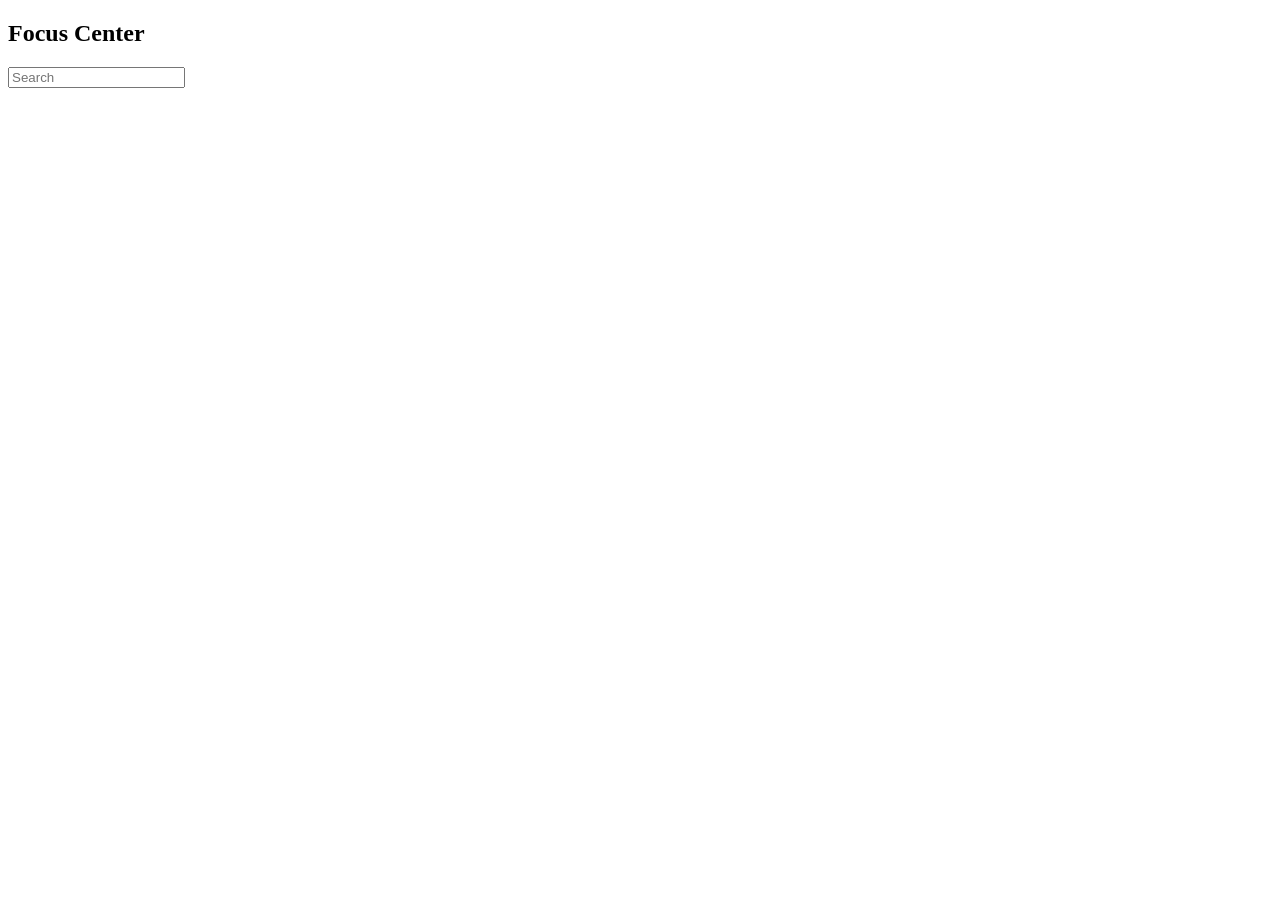
==== dashboard.html @ 541f1327 "login update" ====
<!DOCTYPE html>
<html lang="en">
<head>
    <meta charset="UTF-8">
    <meta name="viewport" content="width=device-width, initial-scale=1.0">
    <title>Document</title>
</head>
<body>
    <header class="navbar">
        <h2>Focus Center</h2>

        <input type="text" placeholder="Search">
    </header>
</body>
</html>
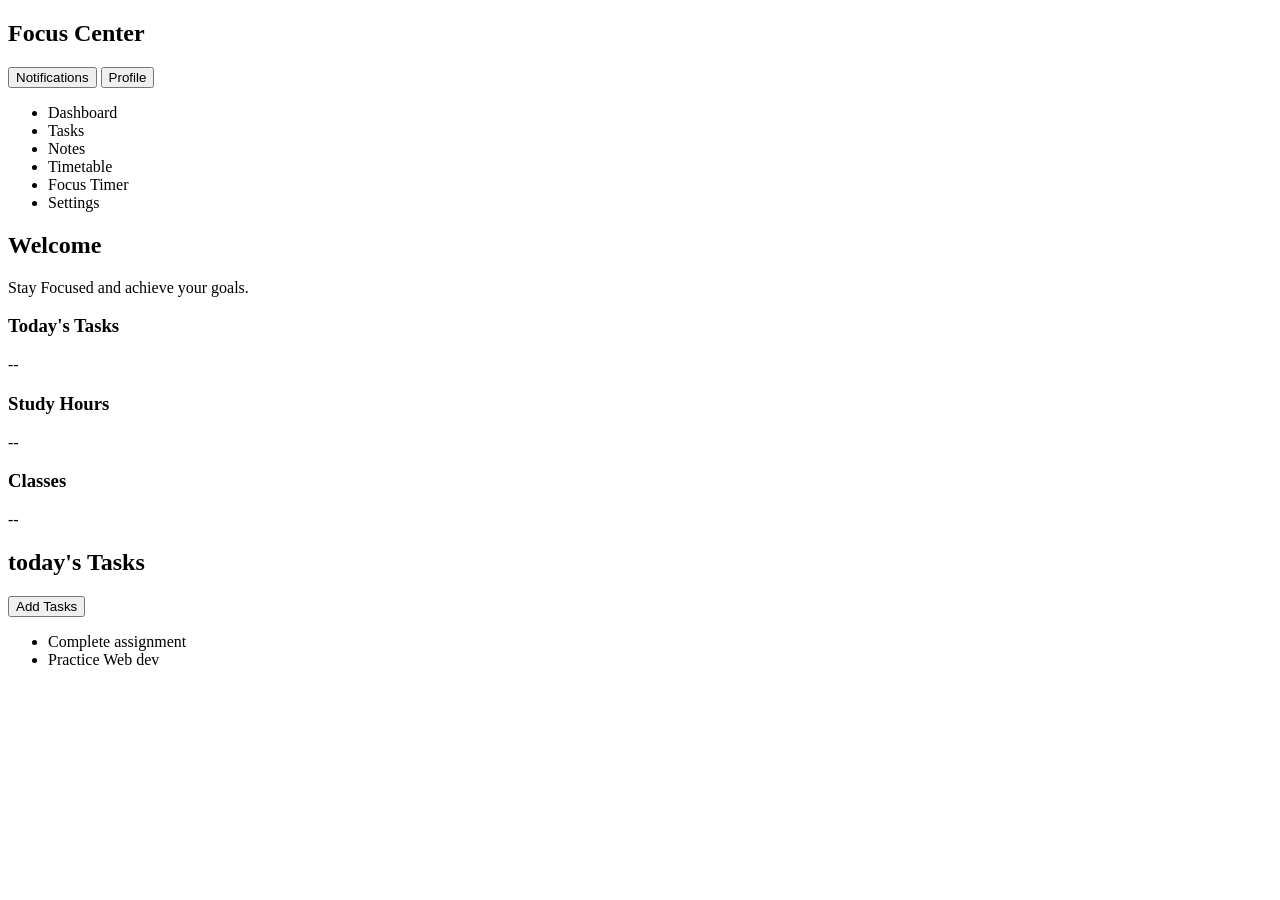
==== commit d1737f2b: "adding dashboard" ====
--- a/dashboard.html
+++ b/dashboard.html
@@ -1,15 +1,63 @@
 <!DOCTYPE html>
 <html lang="en">
+
 <head>
     <meta charset="UTF-8">
     <meta name="viewport" content="width=device-width, initial-scale=1.0">
     <title>Document</title>
 </head>
+
 <body>
+
     <header class="navbar">
         <h2>Focus Center</h2>
+        <div class="nav-right">
+            <button>Notifications</button>
+            <button>Profile</button>
+        </div>
+    </header>
 
-        <input type="text" placeholder="Search">
-    </header>
+    <aside class="sidebar">
+        <ul>
+            <li>Dashboard</li>
+            <li>Tasks</li>
+            <li>Notes</li>
+            <li>Timetable</li>
+            <li>Focus Timer</li>
+            <li>Settings</li>
+        </ul>
+    </aside>
+
+    <section class="welcome">
+        <h1>Welcome</h1>
+        <p>Stay Focused and achieve your goals.</p>
+    </section>
+
+    <section class="cards">
+        <div class="card">
+            <h3>Today's Tasks</h3>
+            <p>--</p>
+        </div>
+        <div class="card">
+            <h3>Study Hours</h3>
+            <p>--</p>
+        </div>
+        <div class="card">
+            <h3>Classes</h3>
+            <p>--</p>
+        </div>
+    </section>
+
+    <section class="tasks">
+        <h2>today's Tasks</h2>
+        <button>Add Tasks</button>
+        <ul>
+            <li>Complete assignment</li>
+            <li>Practice Web dev</li>
+        </ul>
+    </section>
+
+
 </body>
+
 </html>
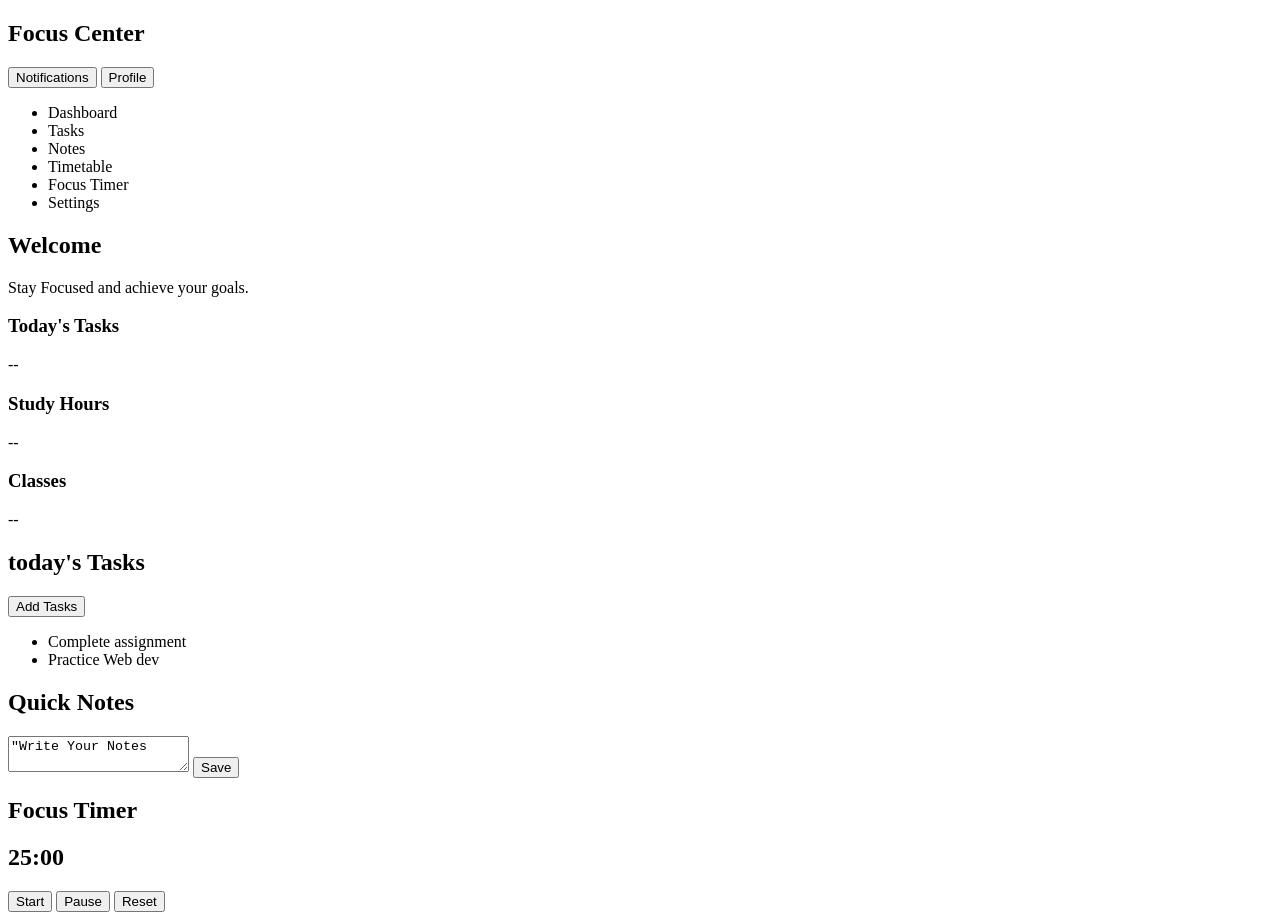
==== commit bba7df10: "adding dashboard" ====
--- a/dashboard.html
+++ b/dashboard.html
@@ -57,6 +57,20 @@
         </ul>
     </section>
 
+<section class="notes">
+    <h2>Quick Notes</h2>
+    <textarea name="notes" id="textarea">"Write Your Notes</textarea>
+    <button>Save</button>
+</section>
+
+<section class="timer">
+    <h2>Focus Timer</h2>
+    <h1>25:00</h1>
+    <button>Start</button>
+    <button>Pause</button>
+    <button>Reset</button>
+</section>
+
 
 </body>
 
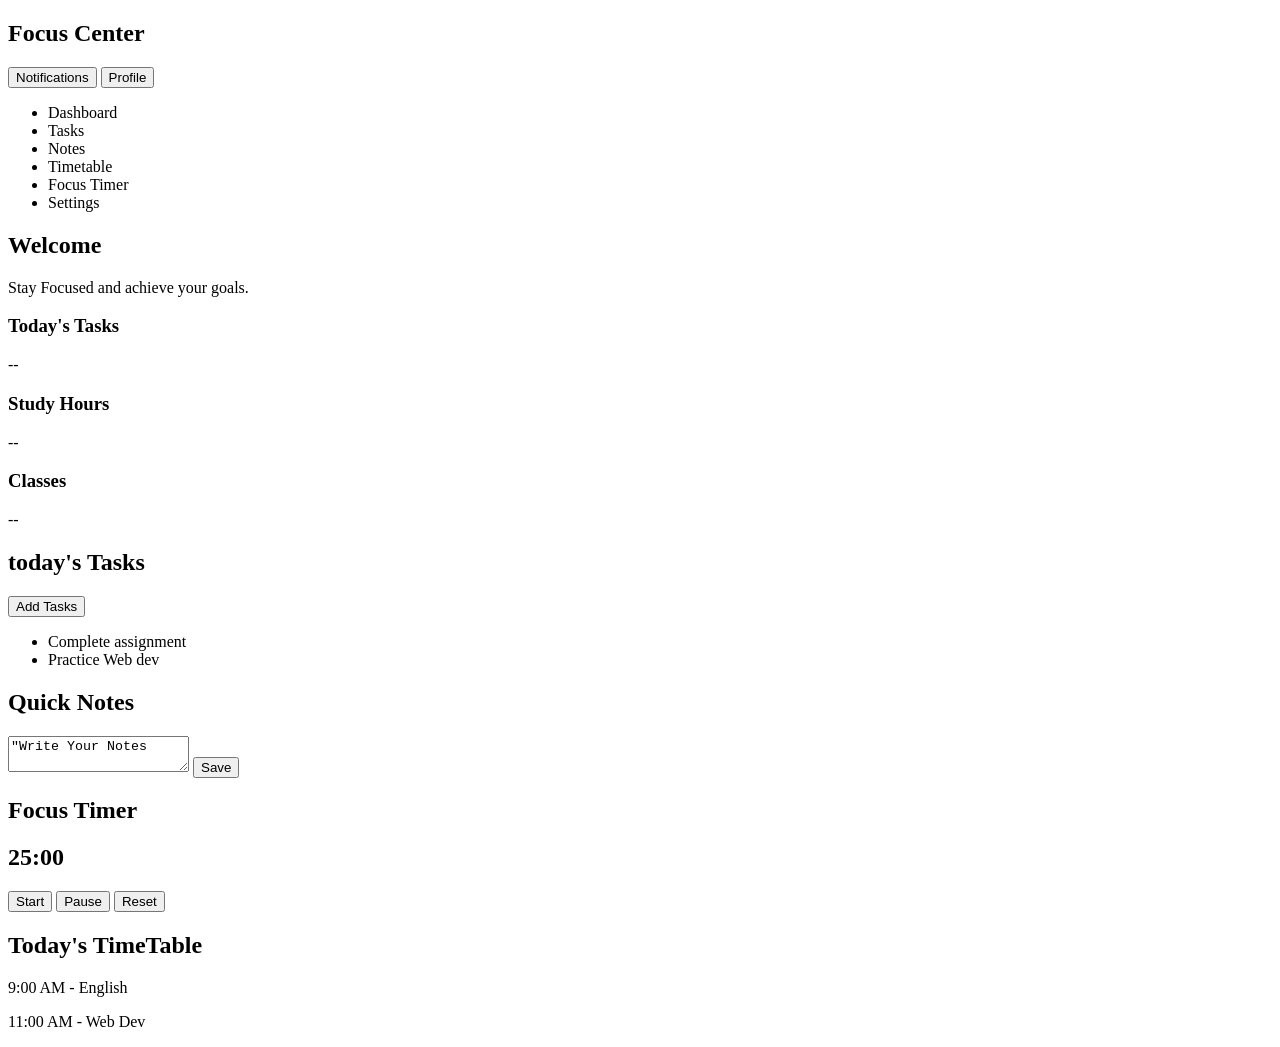
==== commit d7375e7e: "adding css" ====
--- a/dashboard.html
+++ b/dashboard.html
@@ -5,6 +5,7 @@
     <meta charset="UTF-8">
     <meta name="viewport" content="width=device-width, initial-scale=1.0">
     <title>Document</title>
+    <link rel="stylesheet" href="dashboard.css">
 </head>
 
 <body>
@@ -28,12 +29,12 @@
         </ul>
     </aside>
 
-    <section class="welcome">
+    <section class="welcome" id="dashboard" class="dashboard">
         <h1>Welcome</h1>
         <p>Stay Focused and achieve your goals.</p>
     </section>
 
-    <section class="cards">
+    <section class="cards" id="card1" class="card1">
         <div class="card">
             <h3>Today's Tasks</h3>
             <p>--</p>
@@ -48,7 +49,7 @@
         </div>
     </section>
 
-    <section class="tasks">
+    <section class="tasks" id="task" class="task">
         <h2>today's Tasks</h2>
         <button>Add Tasks</button>
         <ul>
@@ -57,13 +58,13 @@
         </ul>
     </section>
 
-<section class="notes">
+<section class="notes" id="notes" class="notes">
     <h2>Quick Notes</h2>
     <textarea name="notes" id="textarea">"Write Your Notes</textarea>
     <button>Save</button>
 </section>
 
-<section class="timer">
+<section class="timer" id="timer" class="timer">
     <h2>Focus Timer</h2>
     <h1>25:00</h1>
     <button>Start</button>
@@ -71,6 +72,12 @@
     <button>Reset</button>
 </section>
 
+<section class="timetable" id="tt" class="tt">
+    <h2>Today's TimeTable</h2>
+    <p>9:00 AM - English</p>
+    <p>11:00 AM - Web Dev</p>
+</section>
+
 
 </body>
 
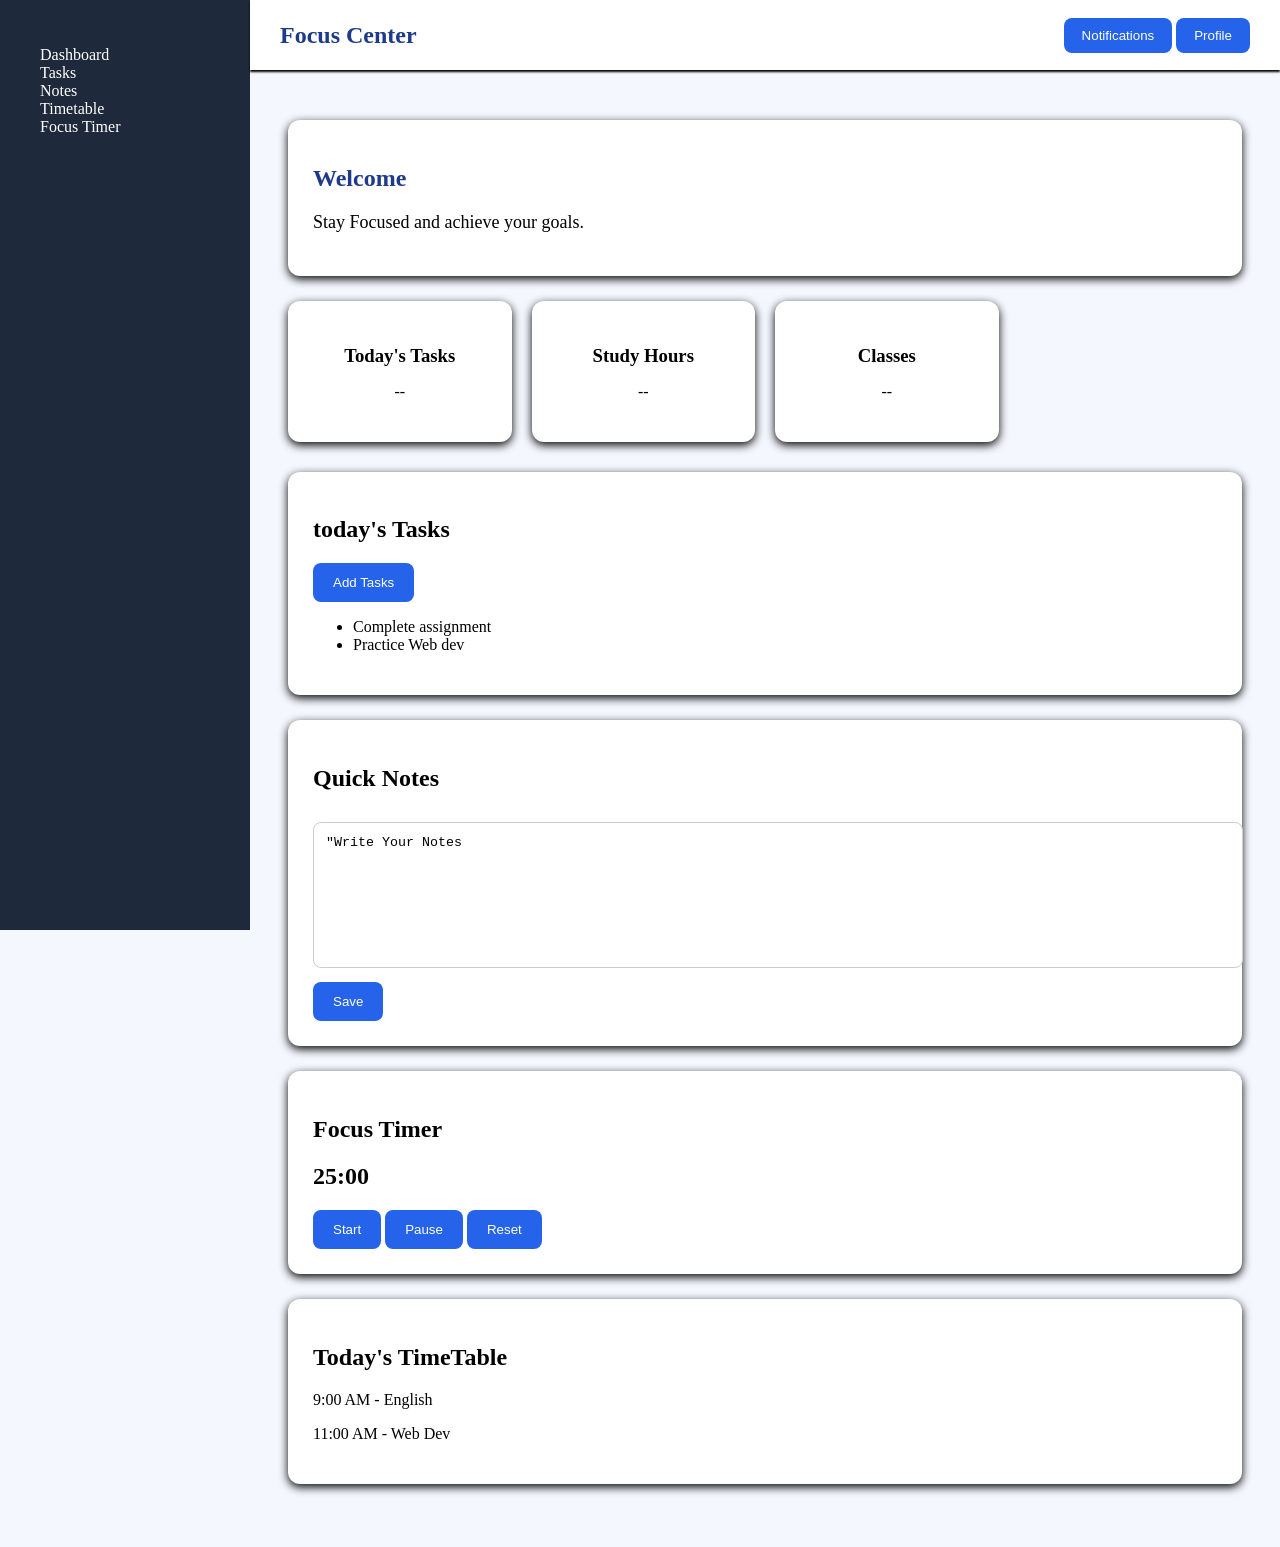
==== commit 3a0f8734: "added css to dashboard" ====
--- a/dashboard.html
+++ b/dashboard.html
@@ -25,10 +25,9 @@
             <li>Notes</li>
             <li>Timetable</li>
             <li>Focus Timer</li>
-            <li>Settings</li>
         </ul>
     </aside>
-
+    <main>
     <section class="welcome" id="dashboard" class="dashboard">
         <h1>Welcome</h1>
         <p>Stay Focused and achieve your goals.</p>
@@ -77,7 +76,7 @@
     <p>9:00 AM - English</p>
     <p>11:00 AM - Web Dev</p>
 </section>
-
+</main>
 
 </body>
 
--- a/dashboard.css
+++ b/dashboard.css
@@ -0,0 +1,137 @@
+body {
+    background: #f4f7fe;
+}
+.navbar {
+    position: fixed;
+    top: 0;
+    left: 250px;
+    right: 0;
+    height: 70px;
+    background-color: white;
+    display: flex;
+    justify-content: space-between;
+    align-items: center;
+    padding: 0 30px;
+    box-shadow: 0 2px 2px;
+    z-index: 100;
+}
+.navbar h2 {
+    color: #1e3a8a;
+}
+.nav-right button{
+    padding: 10px 18px;
+    border: none;
+    border-radius: 8px;
+    background: #2563eb;
+    color: white;
+    cursor: pointer;
+}
+.sidebar {
+    position: fixed;
+    top: 0;
+    left: 0;
+    width: 250px;
+    height: 100vh;
+    background: #1e293b;
+    color: white;
+    padding-top: 30px;
+}
+.sidebar ul{
+    list-style: none;
+}
+sidebar li{
+    list-style: none;
+    padding: 15px 25px;
+    margin: 8px 0;
+    cursor: pointer;
+    border-radius: 8px;
+}
+.sidebar li:hover {
+    background-color: #334155;
+}
+main {
+    margin-left: 250px;
+    margin-top: 90px;
+    padding: 30px;
+}
+.welcome {
+    background: white;
+    padding: 25px;
+    border-radius: 12px;
+    box-shadow: 0 3px 10px;
+    margin-bottom: 25px;
+}
+.welcome h1{
+    color: #1e3a8a;
+}
+.welcome p{
+    font-size: 18px;
+    font-weight: 500;
+}
+.cards {
+    display: grid;
+    grid-template-columns: repeat(4,1fr);
+    gap:20px;
+    margin-bottom: 30px;
+}
+.card{
+    background: white;
+    padding: 25px;
+    border-radius: 12px;
+    box-shadow: 0 3px 10px;
+    text-align: center;
+}
+.card h3 {
+    margin-bottom: 10px;
+}
+.card h2 {
+    color: #2563eb;
+}
+.tasks,
+.notes,
+.timetable,
+.timer {
+    background: white;
+    padding: 25px;
+    border-radius: 12px;
+    box-shadow: 0 3px 10px;
+    margin-bottom: 25px;
+}
+input, textarea {
+    width: 100%;
+    padding: 12px;
+    margin: 10px 0;
+    border: 1px solid #ccc;
+    border-radius: 8px;
+    outline: none;
+}
+textarea {
+    resize: none;
+    height: 120px;
+}
+button{
+    padding: 12px 20px;
+    border: none;
+    border-radius: 8px;
+    background: #2563eb;
+    color: white;
+    cursor: pointer;
+    transition: .3s;
+}
+button:hover {
+    background: #1d4ed8
+}
+@media(max-width:900px){
+    .cards{
+        grid-template-columns: repeat(2,1fr);
+    }
+    .navbar{
+        left: 0;
+    }
+    .sidebar {
+        display: none;
+    }
+    main {
+        margin-left: 0;
+    }
+}
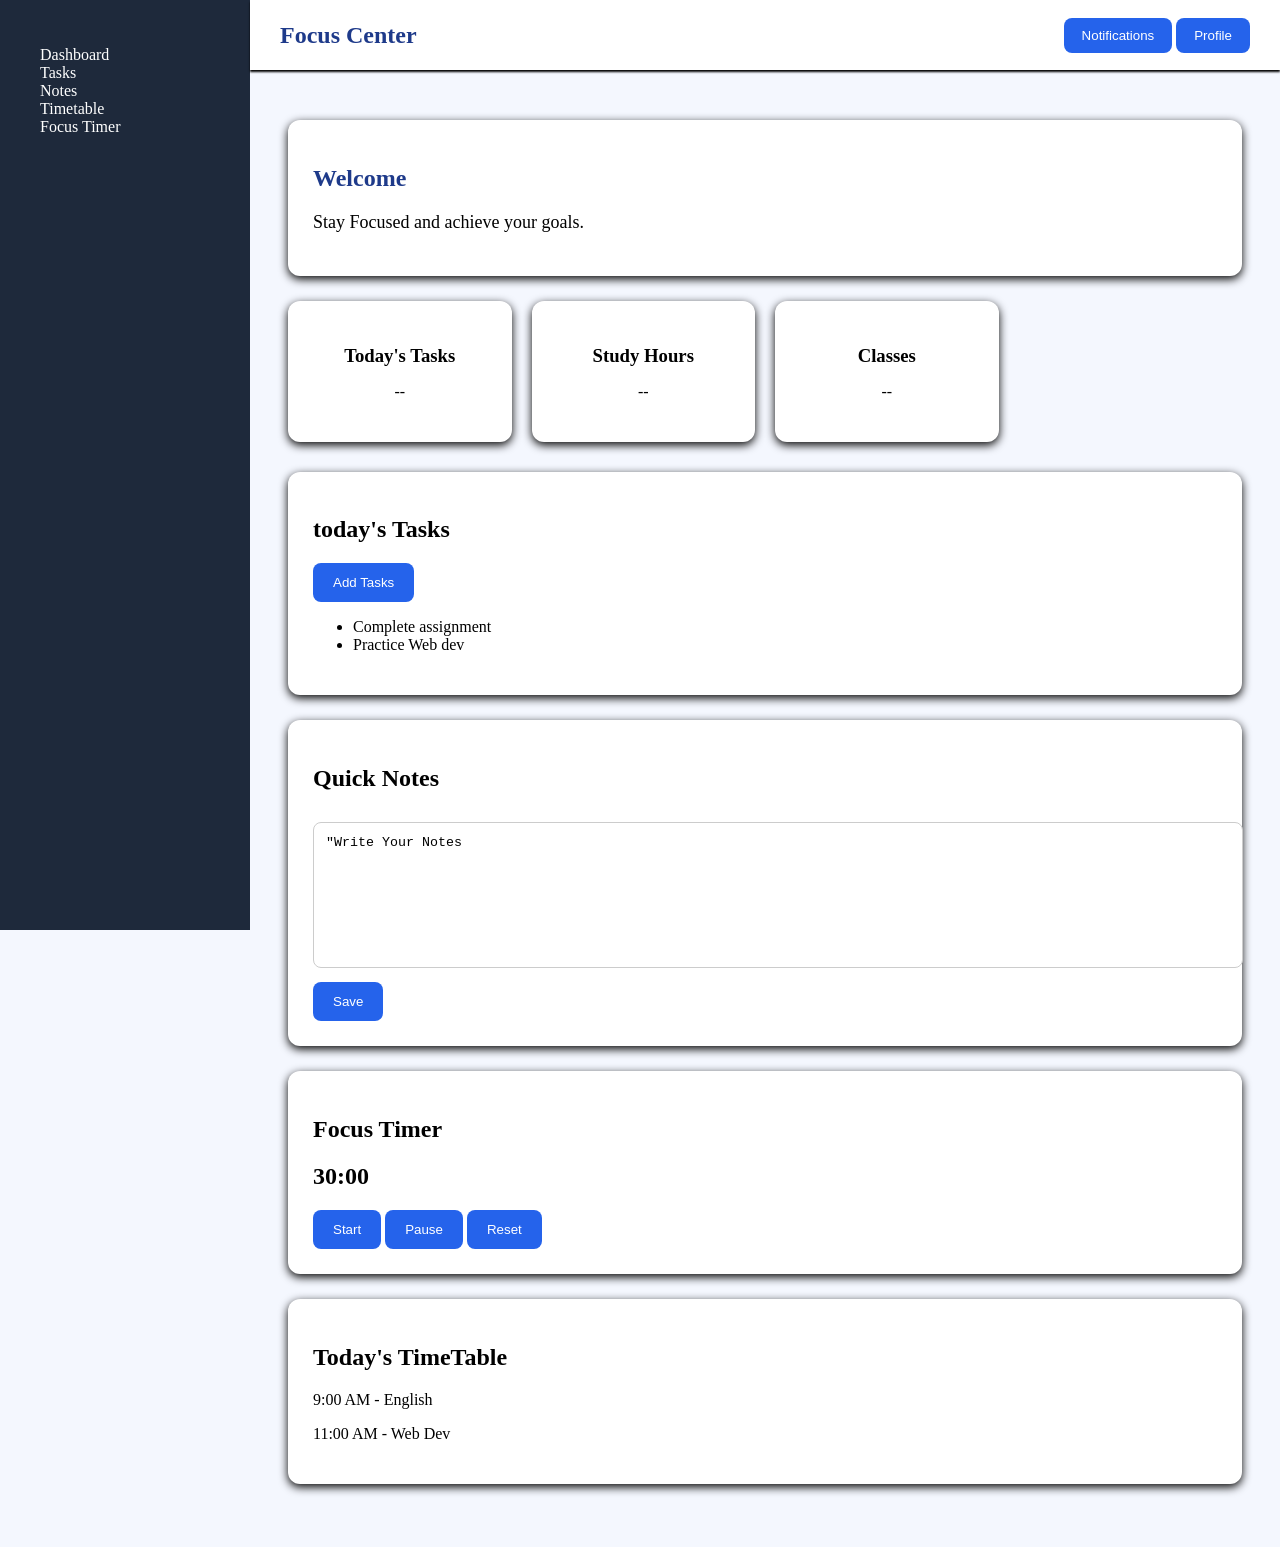
==== commit 4465fc60: "committed all" ====
--- a/dashboard.html
+++ b/dashboard.html
@@ -20,11 +20,11 @@
 
     <aside class="sidebar">
         <ul>
-            <li>Dashboard</li>
-            <li>Tasks</li>
-            <li>Notes</li>
-            <li>Timetable</li>
-            <li>Focus Timer</li>
+            <li onclick="showSection('dashboard')">Dashboard</li>
+            <li onclick="showSection('task')">Tasks</li>
+            <li onclick="showSection('notes')">Notes</li>
+            <li onclick="showSection('timetable')">Timetable</li>
+            <li onclick="showSection('timer')">Focus Timer</li>
         </ul>
     </aside>
     <main>
@@ -65,18 +65,19 @@
 
 <section class="timer" id="timer" class="timer">
     <h2>Focus Timer</h2>
-    <h1>25:00</h1>
-    <button>Start</button>
-    <button>Pause</button>
-    <button>Reset</button>
+    <h1 id="time">30:00</h1>
+    <button onclick="startTimer()">Start</button>
+    <button onclick="pauseTimer()">Pause</button>
+    <button onclick="resetTimer()">Reset</button>
 </section>
 
-<section class="timetable" id="tt" class="tt">
+<section class="timetable" id="timetable">
     <h2>Today's TimeTable</h2>
     <p>9:00 AM - English</p>
     <p>11:00 AM - Web Dev</p>
 </section>
 </main>
+<script src="dashboard.js"></script>
 
 </body>
 
